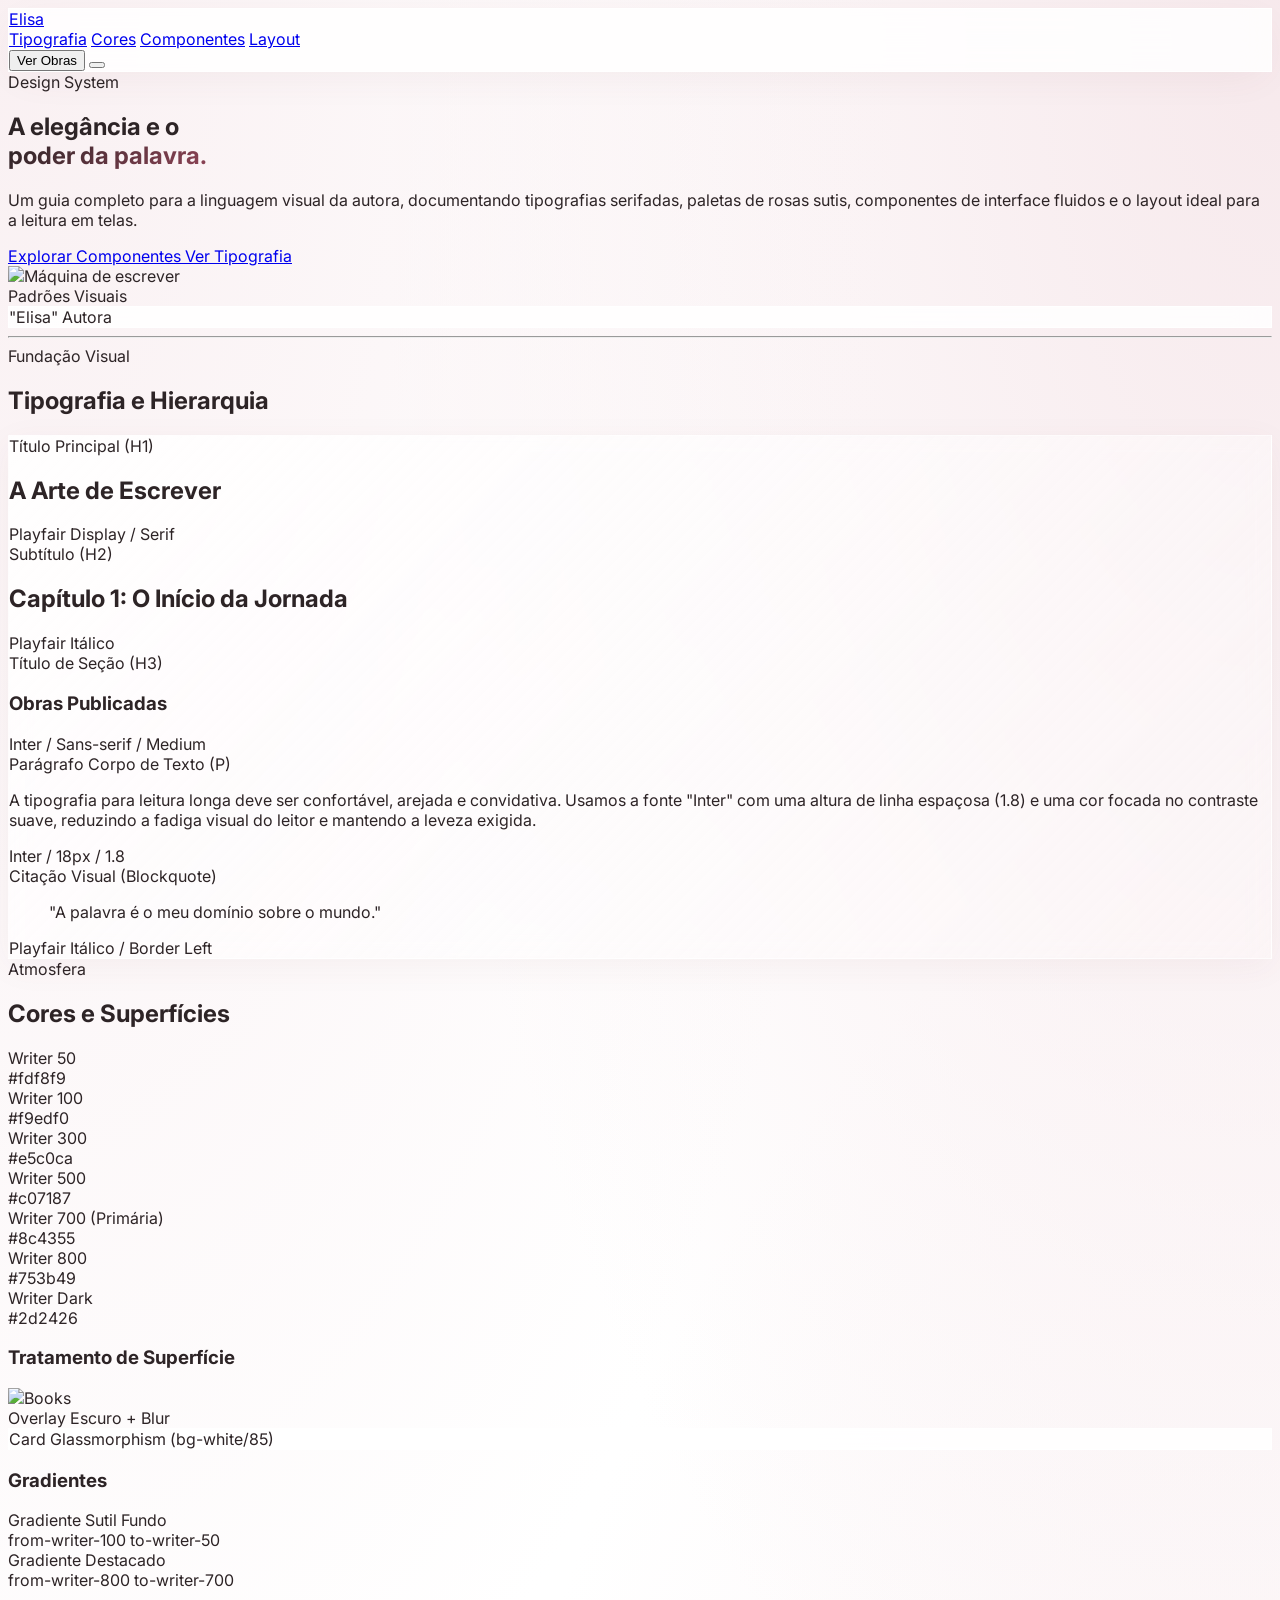
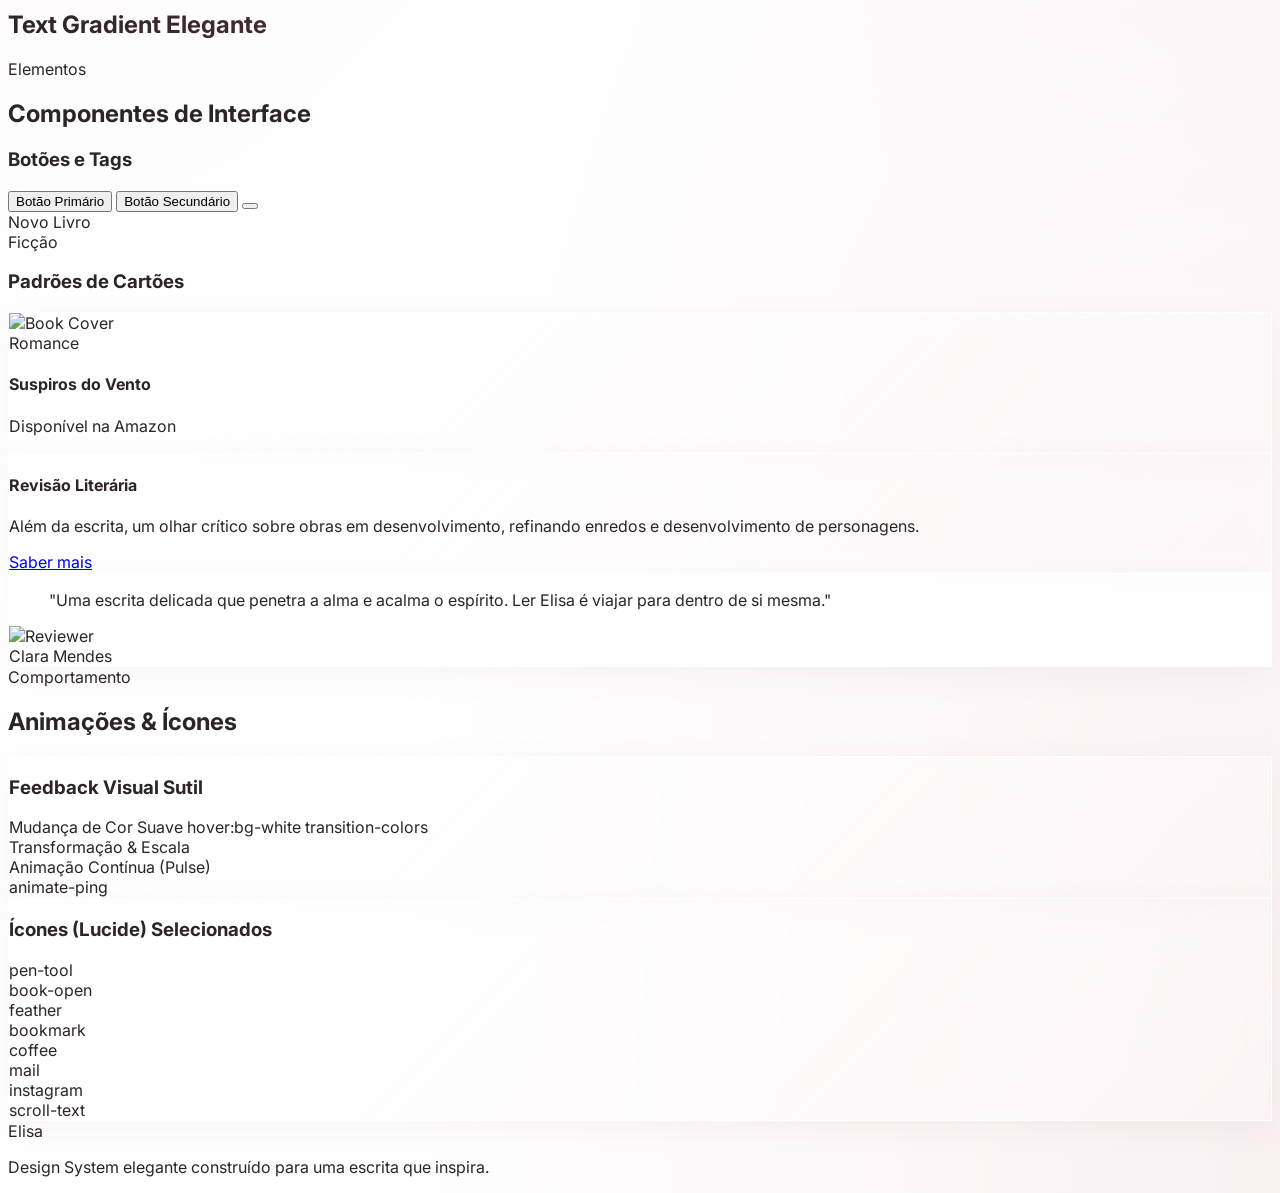
==== ds3.html @ f1240e05 "checkpoint inicial" ====
<!DOCTYPE html>
<html lang="pt-BR">
<head>
    <meta charset="utf-8"/>
    <meta content="width=device-width, initial-scale=1.0" name="viewport"/>
    <title>Design System - Elisa, Escritora</title>
    
    <!-- Fonts -->
    <link rel="preconnect" href="https://fonts.googleapis.com">
    <link rel="preconnect" href="https://fonts.gstatic.com" crossorigin>
    <link href="https://fonts.googleapis.com/css2?family=Playfair+Display:ital,wght@0,400..900;1,400..900&family=Inter:wght@300;400;500;600&display=swap" rel="stylesheet">
    
    <!-- Tailwind CSS -->
    <script src="https://cdn.tailwindcss.com"></script>
    
    <!-- Lucide Icons -->
    <script src="https://unpkg.com/lucide@latest"></script>
    
    <!-- Design System Configuration -->
    <script>
        tailwind.config = {
            theme: {
                extend: {
                    colors: {
                        writer: {
                            50: '#fdf8f9',
                            100: '#f9edf0',
                            200: '#f1dce2',
                            300: '#e5c0ca',
                            400: '#d39bab',
                            500: '#c07187',
                            600: '#a7556d',
                            700: '#8c4355',
                            800: '#753b49',
                            900: '#643440',
                            dark: '#2d2426'
                        }
                    },
                    fontFamily: {
                        serif: ['"Playfair Display"', 'serif'],
                        sans: ['"Inter"', 'sans-serif'],
                    },
                    boxShadow: {
                        'glass': '0 10px 40px -10px rgba(117, 59, 73, 0.08)',
                        'elegant': '0 20px 40px -5px rgba(117, 59, 73, 0.1), 0 8px 10px -6px rgba(117, 59, 73, 0.05)',
                        'inner-elegant': 'inset 0 2px 4px 0 rgba(117, 59, 73, 0.06)'
                    }
                }
            }
        }
    </script>
    
    <style>
        body { 
            font-family: 'Inter', sans-serif; 
            background-color: #ffffff; 
            color: #2d2426; 
            scroll-behavior: smooth;
        }
        
        /* Glassmorphism Classes */
        .glass-panel {
            background: rgba(255, 255, 255, 0.85);
            backdrop-filter: blur(16px);
            -webkit-backdrop-filter: blur(16px);
            border: 1px solid rgba(255, 255, 255, 1);
            box-shadow: 0 10px 40px -10px rgba(117, 59, 73, 0.08);
        }
        
        .glass-card {
            background: linear-gradient(135deg, rgba(255, 255, 255, 0.9) 0%, rgba(253, 248, 249, 0.4) 100%);
            backdrop-filter: blur(10px);
            border: 1px solid rgba(255, 255, 255, 0.6);
            box-shadow: 0 8px 32px 0 rgba(117, 59, 73, 0.05);
        }

        /* Animations */
        .animate-fade-in { animation: fadeIn 1.2s ease-out forwards; opacity: 0; }
        .animate-slide-up { animation: slideUp 1.2s cubic-bezier(0.16, 1, 0.3, 1) forwards; opacity: 0; transform: translateY(40px); }
        .animate-delay-200 { animation-delay: 0.2s; }
        .animate-delay-400 { animation-delay: 0.4s; }
        .animate-delay-600 { animation-delay: 0.6s; }
        .animate-delay-800 { animation-delay: 0.8s; }
        
        @keyframes fadeIn { to { opacity: 1; } }
        @keyframes slideUp { to { opacity: 1; transform: translateY(0); } }
        
        /* Details & Gradients */
        .text-gradient {
            background: linear-gradient(135deg, #2d2426 0%, #8c4355 100%);
            -webkit-background-clip: text;
            -webkit-text-fill-color: transparent;
        }
        
        .bg-mesh {
            background-image: 
                radial-gradient(at 0% 0%, hsla(347, 45%, 96%, 1) 0px, transparent 50%),
                radial-gradient(at 100% 0%, hsla(347, 45%, 94%, 1) 0px, transparent 50%),
                radial-gradient(at 100% 100%, hsla(347, 45%, 96%, 1) 0px, transparent 50%),
                radial-gradient(at 0% 100%, hsla(0, 0%, 100%, 1) 0px, transparent 50%);
        }
        
        .selection-pink *::selection {
            background-color: #f1dce2;
            color: #753b49;
        }
    </style>
</head>
<body class="selection-pink bg-mesh relative pb-20 overflow-x-hidden">

    <!-- Ambient Background Elements -->
    <div class="fixed top-[-10%] right-[-5%] w-[500px] h-[500px] rounded-full bg-writer-100 blur-[100px] opacity-60 z-[-1] pointer-events-none"></div>
    <div class="fixed bottom-[-10%] left-[-10%] w-[600px] h-[600px] rounded-full bg-writer-50 blur-[120px] opacity-80 z-[-1] pointer-events-none"></div>

    <!-- Navigation -->
    <header class="sticky top-0 z-50 glass-panel border-b border-white/50 transition-all duration-300">
        <div class="mx-auto max-w-7xl px-8 py-5 flex items-center justify-between">
            <a href="#hero" class="flex items-center gap-3 group">
                <div class="w-10 h-10 rounded-full bg-writer-50 flex items-center justify-center border border-writer-200 group-hover:scale-105 transition-transform duration-500">
                    <i data-lucide="feather" class="w-5 h-5 text-writer-700"></i>
                </div>
                <span class="font-serif italic font-semibold text-xl tracking-wide text-writer-dark group-hover:text-writer-700 transition-colors">Elisa</span>
            </a>
            
            <nav class="hidden md:flex items-center gap-10 text-sm font-medium tracking-widest uppercase">
                <a href="#typography" class="text-writer-800/60 hover:text-writer-800 transition-colors">Tipografia</a>
                <a href="#colors" class="text-writer-800/60 hover:text-writer-800 transition-colors">Cores</a>
                <a href="#components" class="text-writer-800/60 hover:text-writer-800 transition-colors">Componentes</a>
                <a href="#layout" class="text-writer-800/60 hover:text-writer-800 transition-colors">Layout</a>
            </nav>
            
            <button class="hidden md:inline-flex items-center justify-center gap-2 px-6 py-2.5 rounded-full bg-writer-dark text-white text-xs font-semibold tracking-[0.2em] uppercase hover:bg-writer-800 transition-all hover:shadow-elegant hover:-translate-y-0.5 duration-300">
                Ver Obras
            </button>
            
            <!-- Mobile Menu Icon -->
            <button class="md:hidden text-writer-dark">
                <i data-lucide="menu" class="w-6 h-6"></i>
            </button>
        </div>
    </header>

    <main class="mx-auto max-w-7xl px-6 lg:px-8 mt-12 space-y-32">
        
        <!-- 0) Hero Section -->
        <section id="hero" class="relative pt-12 pb-20">
            <div class="grid lg:grid-cols-2 gap-16 items-center">
                <div class="z-10 relative">
                    <div class="inline-flex items-center gap-2 px-4 py-2 rounded-full border border-writer-200 bg-white/60 backdrop-blur-sm mb-8 animate-slide-up">
                        <i data-lucide="pen-tool" class="w-4 h-4 text-writer-600"></i>
                        <span class="text-xs font-semibold uppercase tracking-widest text-writer-700">Design System</span>
                    </div>
                    
                    <h1 class="text-5xl lg:text-7xl font-serif text-writer-dark leading-[1.1] mb-8 animate-slide-up animate-delay-200">
                        A elegância e o <br/>
                        <span class="italic text-gradient">poder da palavra.</span>
                    </h1>
                    
                    <p class="text-lg text-writer-800/70 font-sans leading-relaxed max-w-xl mb-12 animate-slide-up animate-delay-400">
                        Um guia completo para a linguagem visual da autora, documentando tipografias serifadas, paletas de rosas sutis, componentes de interface fluidos e o layout ideal para a leitura em telas.
                    </p>
                    
                    <div class="flex flex-col sm:flex-row gap-6 animate-slide-up animate-delay-600">
                        <a href="#components" class="inline-flex items-center justify-center px-8 py-4 rounded-full bg-writer-800 text-white font-medium tracking-wide hover:bg-writer-700 hover:shadow-elegant transition-all duration-300 hover:-translate-y-1">
                            Explorar Componentes
                            <i data-lucide="arrow-right" class="w-4 h-4 ml-2"></i>
                        </a>
                        <a href="#typography" class="inline-flex items-center justify-center px-8 py-4 rounded-full bg-transparent border border-writer-300 text-writer-800 font-medium tracking-wide hover:bg-writer-50 hover:border-writer-400 transition-all duration-300">
                            Ver Tipografia
                        </a>
                    </div>
                </div>
                
                <div class="relative animate-slide-up animate-delay-800 group">
                    <!-- Image Showcase Card -->
                    <div class="relative rounded-[2.5rem] overflow-hidden aspect-[4/5] shadow-elegant">
                        <img src="https://images.unsplash.com/photo-1455390582262-044cdead2708?ixlib=rb-4.0.3&auto=format&fit=crop&w=800&q=80" alt="Máquina de escrever" class="absolute inset-0 w-full h-full object-cover group-hover:scale-105 transition-transform duration-[1.5s] ease-out"/>
                        <!-- Elegant overlay -->
                        <div class="absolute inset-0 bg-gradient-to-t from-writer-900/60 via-writer-900/10 to-transparent"></div>
                        
                        <div class="absolute bottom-10 left-10">
                            <div class="inline-flex items-center gap-2 px-4 py-2 rounded-full border border-white/30 bg-white/20 backdrop-blur-md text-white">
                                <i data-lucide="book-open" class="w-4 h-4"></i>
                                <span class="text-xs font-semibold tracking-widest uppercase">Padrões Visuais</span>
                            </div>
                        </div>
                    </div>
                    
                    <!-- Floating abstract badge -->
                    <div class="absolute -right-8 top-1/4 w-32 h-32 rounded-full bg-white glass-panel flex flex-col items-center justify-center p-4 animate-[bounce_6s_infinite] shadow-elegant hidden lg:flex">
                        <span class="font-serif italic text-3xl text-writer-700">"Elisa"</span>
                        <span class="text-[0.6rem] uppercase tracking-widest font-semibold text-writer-800/60 mt-2">Autora</span>
                    </div>
                </div>
            </div>
        </section>

        <hr class="border-writer-200/50">

        <!-- 1) Typography -->
        <section id="typography" class="scroll-mt-32">
            <div class="flex items-center gap-3 mb-4">
                <span class="w-12 h-px bg-writer-300"></span>
                <span class="text-xs font-semibold uppercase tracking-widest text-writer-500">Fundação Visual</span>
            </div>
            <h2 class="text-4xl font-serif text-writer-dark mb-16">Tipografia e Hierarquia</h2>

            <div class="glass-card rounded-[2rem] p-10 lg:p-16 space-y-12">
                
                <div class="flex flex-col md:flex-row md:items-end justify-between gap-6 pb-12 border-b border-writer-200/60">
                    <div class="flex-1">
                        <div class="text-[0.65rem] font-semibold uppercase tracking-[0.25em] text-writer-500 mb-4">Título Principal (H1)</div>
                        <h1 class="text-5xl lg:text-7xl font-serif text-writer-dark leading-tight">A Arte de Escrever</h1>
                    </div>
                    <div class="text-sm font-mono text-writer-600/60">Playfair Display / Serif</div>
                </div>

                <div class="flex flex-col md:flex-row md:items-end justify-between gap-6 pb-12 border-b border-writer-200/60">
                    <div class="flex-1">
                        <div class="text-[0.65rem] font-semibold uppercase tracking-[0.25em] text-writer-500 mb-4">Subtítulo (H2)</div>
                        <h2 class="text-3xl lg:text-4xl font-serif italic text-writer-700">Capítulo 1: O Início da Jornada</h2>
                    </div>
                    <div class="text-sm font-mono text-writer-600/60">Playfair Itálico</div>
                </div>

                <div class="flex flex-col md:flex-row md:items-end justify-between gap-6 pb-12 border-b border-writer-200/60">
                    <div class="flex-1">
                        <div class="text-[0.65rem] font-semibold uppercase tracking-[0.25em] text-writer-500 mb-4">Título de Seção (H3)</div>
                        <h3 class="text-xl lg:text-2xl font-sans font-medium text-writer-dark tracking-tight">Obras Publicadas</h3>
                    </div>
                    <div class="text-sm font-mono text-writer-600/60">Inter / Sans-serif / Medium</div>
                </div>

                <div class="flex flex-col md:flex-row items-start justify-between gap-6 pb-12 border-b border-writer-200/60">
                    <div class="flex-1 max-w-2xl">
                        <div class="text-[0.65rem] font-semibold uppercase tracking-[0.25em] text-writer-500 mb-4">Parágrafo Corpo de Texto (P)</div>
                        <p class="text-lg text-writer-800/80 font-sans leading-[1.8]">
                            A tipografia para leitura longa deve ser confortável, arejada e convidativa. Usamos a fonte "Inter" com uma altura de linha espaçosa (1.8) e uma cor focada no contraste suave, reduzindo a fadiga visual do leitor e mantendo a leveza exigida.
                        </p>
                    </div>
                    <div class="text-sm font-mono text-writer-600/60 pt-6">Inter / 18px / 1.8</div>
                </div>

                <div class="flex flex-col md:flex-row md:items-end justify-between gap-6">
                    <div class="flex-1">
                        <div class="text-[0.65rem] font-semibold uppercase tracking-[0.25em] text-writer-500 mb-4">Citação Visual (Blockquote)</div>
                        <blockquote class="text-2xl font-serif italic text-writer-700 border-l-4 border-writer-300 pl-6 py-2">
                            "A palavra é o meu domínio sobre o mundo."
                        </blockquote>
                    </div>
                    <div class="text-sm font-mono text-writer-600/60">Playfair Itálico / Border Left</div>
                </div>

            </div>
        </section>

        <!-- 2) Colors -->
        <section id="colors" class="scroll-mt-32">
            <div class="flex items-center gap-3 mb-4">
                <span class="w-12 h-px bg-writer-300"></span>
                <span class="text-xs font-semibold uppercase tracking-widest text-writer-500">Atmosfera</span>
            </div>
            <h2 class="text-4xl font-serif text-writer-dark mb-16">Cores e Superfícies</h2>

            <!-- Palette Grid -->
            <div class="grid grid-cols-2 md:grid-cols-5 gap-6 mb-16">
                <!-- Color Cards -->
                <div class="group">
                    <div class="h-32 rounded-[2rem] bg-writer-50 border border-writer-200 mb-4 shadow-sm group-hover:-translate-y-2 transition-transform duration-300"></div>
                    <div class="text-sm font-semibold text-writer-dark">Writer 50</div>
                    <div class="text-xs font-mono text-writer-500">#fdf8f9</div>
                </div>
                <div class="group">
                    <div class="h-32 rounded-[2rem] bg-writer-100 border border-writer-200 mb-4 shadow-sm group-hover:-translate-y-2 transition-transform duration-300"></div>
                    <div class="text-sm font-semibold text-writer-dark">Writer 100</div>
                    <div class="text-xs font-mono text-writer-500">#f9edf0</div>
                </div>
                <div class="group">
                    <div class="h-32 rounded-[2rem] bg-writer-300 border border-writer-200 mb-4 shadow-sm group-hover:-translate-y-2 transition-transform duration-300"></div>
                    <div class="text-sm font-semibold text-writer-dark">Writer 300</div>
                    <div class="text-xs font-mono text-writer-500">#e5c0ca</div>
                </div>
                <div class="group">
                    <div class="h-32 rounded-[2rem] bg-writer-500 mb-4 shadow-sm group-hover:-translate-y-2 transition-transform duration-300"></div>
                    <div class="text-sm font-semibold text-writer-dark">Writer 500</div>
                    <div class="text-xs font-mono text-writer-500">#c07187</div>
                </div>
                <div class="group">
                    <div class="h-32 rounded-[2rem] bg-writer-700 mb-4 shadow-sm group-hover:-translate-y-2 transition-transform duration-300"></div>
                    <div class="text-sm font-semibold text-writer-dark">Writer 700 (Primária)</div>
                    <div class="text-xs font-mono text-writer-500">#8c4355</div>
                </div>
                <div class="group">
                    <div class="h-32 rounded-[2rem] bg-writer-800 mb-4 shadow-sm group-hover:-translate-y-2 transition-transform duration-300"></div>
                    <div class="text-sm font-semibold text-writer-dark">Writer 800</div>
                    <div class="text-xs font-mono text-writer-500">#753b49</div>
                </div>
                <div class="group">
                    <div class="h-32 rounded-[2rem] bg-writer-dark mb-4 shadow-sm group-hover:-translate-y-2 transition-transform duration-300"></div>
                    <div class="text-sm font-semibold text-writer-dark">Writer Dark</div>
                    <div class="text-xs font-mono text-writer-500">#2d2426</div>
                </div>
            </div>

            <div class="grid lg:grid-cols-2 gap-12">
                <!-- Surfaces -->
                <div>
                    <h3 class="text-xl font-sans font-medium mb-6">Tratamento de Superfície</h3>
                    
                    <div class="space-y-6">
                        <div class="relative h-40 rounded-[2rem] overflow-hidden group">
                            <img src="https://images.unsplash.com/photo-1512820790803-83ca734da794?auto=format&fit=crop&w=800&q=80" alt="Books" class="absolute w-full h-full object-cover"/>
                            <div class="absolute inset-0 bg-writer-900/40 backdrop-blur-sm flex items-center justify-center">
                                <span class="text-white font-serif italic text-2xl tracking-wide">Overlay Escuro + Blur</span>
                            </div>
                        </div>

                        <div class="glass-panel h-40 rounded-[2rem] p-8 flex items-center justify-center relative shadow-glass overflow-hidden">
                            <!-- Background gradient block behind glass -->
                            <div class="absolute top-0 right-0 w-32 h-32 bg-writer-300 rounded-full blur-3xl opacity-50 -z-10"></div>
                            <span class="text-writer-800 font-sans font-medium">Card Glassmorphism (bg-white/85)</span>
                        </div>
                    </div>
                </div>

                <!-- Gradients -->
                <div>
                    <h3 class="text-xl font-sans font-medium mb-6">Gradientes</h3>
                    <div class="space-y-6">
                        <div class="h-28 rounded-[2rem] bg-gradient-to-r from-writer-100 to-writer-50 border border-writer-200 flex items-center px-8">
                            <div>
                                <div class="font-medium text-writer-800 mb-1">Gradiente Sutil Fundo</div>
                                <div class="text-xs font-mono text-writer-500">from-writer-100 to-writer-50</div>
                            </div>
                        </div>
                        <div class="h-28 rounded-[2rem] bg-gradient-to-br from-writer-800 to-writer-700 flex items-center px-8 shadow-elegant">
                            <div>
                                <div class="font-medium text-white mb-1">Gradiente Destacado</div>
                                <div class="text-xs font-mono text-white/70">from-writer-800 to-writer-700</div>
                            </div>
                        </div>
                        <div class="h-28 rounded-[2rem] bg-writer-50 border border-writer-200 flex items-center px-8">
                            <h2 class="text-3xl font-serif text-gradient font-semibold">
                                Text Gradient Elegante
                            </h2>
                        </div>
                    </div>
                </div>
            </div>
        </section>

        <!-- 3) UI Components & Cards -->
        <section id="components" class="scroll-mt-32">
            <div class="flex items-center gap-3 mb-4">
                <span class="w-12 h-px bg-writer-300"></span>
                <span class="text-xs font-semibold uppercase tracking-widest text-writer-500">Elementos</span>
            </div>
            <h2 class="text-4xl font-serif text-writer-dark mb-16">Componentes de Interface</h2>

            <div class="space-y-16">
                <!-- Buttons & Badges -->
                <div>
                    <h3 class="text-xl font-sans font-medium mb-8">Botões e Tags</h3>
                    <div class="flex flex-wrap items-center gap-6">
                        <!-- Botão Primário -->
                        <button class="inline-flex items-center gap-2 px-8 py-4 rounded-full bg-writer-800 text-white text-sm font-medium tracking-wide hover:bg-writer-700 hover:shadow-elegant transition-all duration-300 hover:-translate-y-1">
                            Botão Primário
                            <i data-lucide="arrow-up-right" class="w-4 h-4"></i>
                        </button>
                        
                        <!-- Botão Secundário -->
                        <button class="inline-flex items-center gap-2 px-8 py-4 rounded-full border border-writer-300 bg-white text-writer-800 text-sm font-medium tracking-wide hover:bg-writer-50 hover:border-writer-400 transition-all duration-300">
                            Botão Secundário
                        </button>

                        <!-- Botão Ícone -->
                        <button class="w-12 h-12 rounded-full border border-writer-200 bg-white shadow-sm flex items-center justify-center text-writer-700 hover:bg-writer-50 hover:scale-110 transition-all duration-300">
                            <i data-lucide="heart" class="w-5 h-5"></i>
                        </button>

                        <!-- Tags / Badges -->
                        <div class="inline-flex items-center px-4 py-1.5 rounded-full bg-writer-100 text-writer-700 text-xs font-semibold uppercase tracking-widest">
                            Novo Livro
                        </div>
                        <div class="inline-flex items-center px-4 py-1.5 rounded-full border border-writer-300 bg-transparent text-writer-600 text-xs font-semibold uppercase tracking-widest">
                            Ficção
                        </div>
                    </div>
                </div>

                <!-- Cards -->
                <div>
                    <h3 class="text-xl font-sans font-medium mb-8">Padrões de Cartões</h3>
                    <div class="grid md:grid-cols-2 lg:grid-cols-3 gap-8">
                        
                        <!-- Book Card -->
                        <div class="group glass-card rounded-[2rem] p-6 hover:-translate-y-2 transition-transform duration-500 cursor-pointer flex flex-col items-center text-center">
                            <div class="relative w-40 h-56 rounded-xl overflow-hidden shadow-elegant mb-6 group-hover:shadow-[0_25px_50px_-12px_rgba(117,59,73,0.3)] transition-shadow duration-500">
                                <img src="https://images.unsplash.com/photo-1544947950-fa07a98d237f?auto=format&fit=crop&w=400&q=80" alt="Book Cover" class="w-full h-full object-cover">
                                <div class="absolute inset-0 bg-writer-900/20 group-hover:bg-transparent transition-colors duration-500"></div>
                            </div>
                            <div class="text-[0.65rem] font-semibold uppercase tracking-widest text-writer-500 mb-2">Romance</div>
                            <h4 class="text-2xl font-serif text-writer-dark mb-2">Suspiros do Vento</h4>
                            <p class="text-sm text-writer-600">Disponível na Amazon</p>
                        </div>

                        <!-- Content Card -->
                        <div class="group glass-card rounded-[2rem] p-8 hover:-translate-y-2 transition-transform duration-500 border border-white relative overflow-hidden flex flex-col justify-between">
                            <div class="absolute top-0 right-0 w-32 h-32 bg-writer-100 rounded-bl-full -z-10 transition-transform duration-500 group-hover:scale-110"></div>
                            <div>
                                <div class="w-12 h-12 rounded-full bg-writer-100 flex items-center justify-center text-writer-700 mb-6 group-hover:scale-110 transition-transform duration-300">
                                    <i data-lucide="scroll-text" class="w-6 h-6"></i>
                                </div>
                                <h4 class="text-xl font-serif text-writer-dark mb-4">Revisão Literária</h4>
                                <p class="text-writer-600/80 text-sm leading-relaxed mb-6">
                                    Além da escrita, um olhar crítico sobre obras em desenvolvimento, refinando enredos e desenvolvimento de personagens.
                                </p>
                            </div>
                            <a href="#" class="inline-flex items-center gap-2 text-sm font-semibold tracking-wide text-writer-700 group-hover:text-writer-800 transition-colors">
                                Saber mais <i data-lucide="arrow-right" class="w-4 h-4"></i>
                            </a>
                        </div>

                        <!-- Review/Quote Card -->
                        <div class="glass-panel rounded-[2rem] p-8 flex flex-col justify-center relative overflow-visible mt-8 lg:mt-0">
                            <!-- Quoute icon floating -->
                            <div class="absolute -top-6 left-8 w-12 h-12 rounded-full bg-writer-700 text-white flex items-center justify-center shadow-elegant">
                                <i data-lucide="quote" class="w-5 h-5 fill-current"></i>
                            </div>
                            
                            <blockquote class="text-lg font-serif italic text-writer-800 leading-relaxed mb-6 pt-4">
                                "Uma escrita delicada que penetra a alma e acalma o espírito. Ler Elisa é viajar para dentro de si mesma."
                            </blockquote>
                            
                            <div class="flex items-center gap-4 border-t border-writer-200/50 pt-6">
                                <div class="w-10 h-10 rounded-full bg-writer-300 overflow-hidden">
                                     <img src="https://images.unsplash.com/photo-1534528741775-53994a69daeb?auto=format&fit=crop&w=100&q=80" alt="Reviewer" class="w-full h-full object-cover">
                                </div>
                                <div>
                                    <div class="text-sm font-semibold text-writer-dark">Clara Mendes</div>
                                    <div class="flex text-writer-400 gap-0.5">
                                        <i data-lucide="star" class="w-3 h-3 fill-current"></i>
                                        <i data-lucide="star" class="w-3 h-3 fill-current"></i>
                                        <i data-lucide="star" class="w-3 h-3 fill-current"></i>
                                        <i data-lucide="star" class="w-3 h-3 fill-current"></i>
                                        <i data-lucide="star" class="w-3 h-3 fill-current"></i>
                                    </div>
                                </div>
                            </div>
                        </div>

                    </div>
                </div>
            </div>
        </section>

        <!-- 4) Composition & Motion Effects -->
        <section id="layout" class="scroll-mt-32">
             <div class="flex items-center gap-3 mb-4">
                <span class="w-12 h-px bg-writer-300"></span>
                <span class="text-xs font-semibold uppercase tracking-widest text-writer-500">Comportamento</span>
            </div>
            <h2 class="text-4xl font-serif text-writer-dark mb-16">Animações & Ícones</h2>

            <div class="grid lg:grid-cols-2 gap-12">
                
                <!-- Hover Effects -->
                <div class="glass-card p-10 rounded-[2rem]">
                    <h3 class="text-xl font-sans font-medium mb-8">Feedback Visual Sutil</h3>
                    <div class="space-y-6">
                        
                        <div class="flex items-center justify-between p-4 rounded-xl hover:bg-white transition-colors cursor-pointer group border border-transparent hover:border-writer-100 hover:shadow-sm">
                            <span class="font-medium text-writer-700">Mudança de Cor Suave</span>
                            <span class="text-xs font-mono text-writer-400">hover:bg-white transition-colors</span>
                        </div>
                        
                        <div class="flex items-center justify-between p-4 rounded-xl group cursor-pointer">
                            <span class="font-medium text-writer-700">Transformação & Escala</span>
                            <div class="w-10 h-10 rounded-full bg-writer-100 flex items-center justify-center group-hover:scale-110 group-hover:-translate-y-1 transition-all duration-300">
                                <i data-lucide="arrow-up-right" class="w-4 h-4 text-writer-600"></i>
                            </div>
                        </div>

                        <div class="flex items-center justify-between p-4 rounded-xl group cursor-pointer">
                            <span class="font-medium text-writer-700">Animação Contínua (Pulse)</span>
                            <div class="flex items-center gap-2">
                                <span class="relative flex h-3 w-3">
                                  <span class="animate-ping absolute inline-flex h-full w-full rounded-full bg-writer-400 opacity-75"></span>
                                  <span class="relative inline-flex rounded-full h-3 w-3 bg-writer-500"></span>
                                </span>
                                <span class="text-xs font-mono text-writer-400">animate-ping</span>
                            </div>
                        </div>
                    </div>
                </div>

                <!-- Icons Library -->
                <div class="glass-card p-10 rounded-[2rem]">
                    <h3 class="text-xl font-sans font-medium mb-8">Ícones (Lucide) Selecionados</h3>
                    <div class="grid grid-cols-4 gap-6 text-center text-writer-600">
                        <div class="flex flex-col items-center gap-2 group cursor-pointer">
                            <i data-lucide="pen-tool" class="w-6 h-6 group-hover:text-writer-800 transition-colors"></i>
                            <span class="text-[0.6rem] font-mono">pen-tool</span>
                        </div>
                        <div class="flex flex-col items-center gap-2 group cursor-pointer">
                            <i data-lucide="book-open" class="w-6 h-6 group-hover:text-writer-800 transition-colors"></i>
                            <span class="text-[0.6rem] font-mono">book-open</span>
                        </div>
                        <div class="flex flex-col items-center gap-2 group cursor-pointer">
                            <i data-lucide="feather" class="w-6 h-6 group-hover:text-writer-800 transition-colors"></i>
                            <span class="text-[0.6rem] font-mono">feather</span>
                        </div>
                        <div class="flex flex-col items-center gap-2 group cursor-pointer">
                            <i data-lucide="bookmark" class="w-6 h-6 group-hover:text-writer-800 transition-colors"></i>
                            <span class="text-[0.6rem] font-mono">bookmark</span>
                        </div>
                        <div class="flex flex-col items-center gap-2 group cursor-pointer">
                            <i data-lucide="coffee" class="w-6 h-6 group-hover:text-writer-800 transition-colors"></i>
                            <span class="text-[0.6rem] font-mono">coffee</span>
                        </div>
                        <div class="flex flex-col items-center gap-2 group cursor-pointer">
                            <i data-lucide="mail" class="w-6 h-6 group-hover:text-writer-800 transition-colors"></i>
                            <span class="text-[0.6rem] font-mono">mail</span>
                        </div>
                        <div class="flex flex-col items-center gap-2 group cursor-pointer">
                            <i data-lucide="instagram" class="w-6 h-6 group-hover:text-writer-800 transition-colors"></i>
                            <span class="text-[0.6rem] font-mono">instagram</span>
                        </div>
                        <div class="flex flex-col items-center gap-2 group cursor-pointer">
                            <i data-lucide="scroll-text" class="w-6 h-6 group-hover:text-writer-800 transition-colors"></i>
                            <span class="text-[0.6rem] font-mono">scroll-text</span>
                        </div>
                    </div>
                </div>

            </div>
        </section>

    </main>

    <footer class="mt-32 border-t border-writer-200">
        <div class="mx-auto max-w-7xl px-8 py-12 flex flex-col md:flex-row items-center justify-between gap-6">
            <div class="font-serif italic text-writer-700 text-2xl">Elisa</div>
            <p class="text-sm text-writer-500">Design System elegante construído para uma escrita que inspira.</p>
        </div>
    </footer>

    <!-- Initialize Icons -->
    <script>
        lucide.createIcons();
    </script>
</body>
</html>
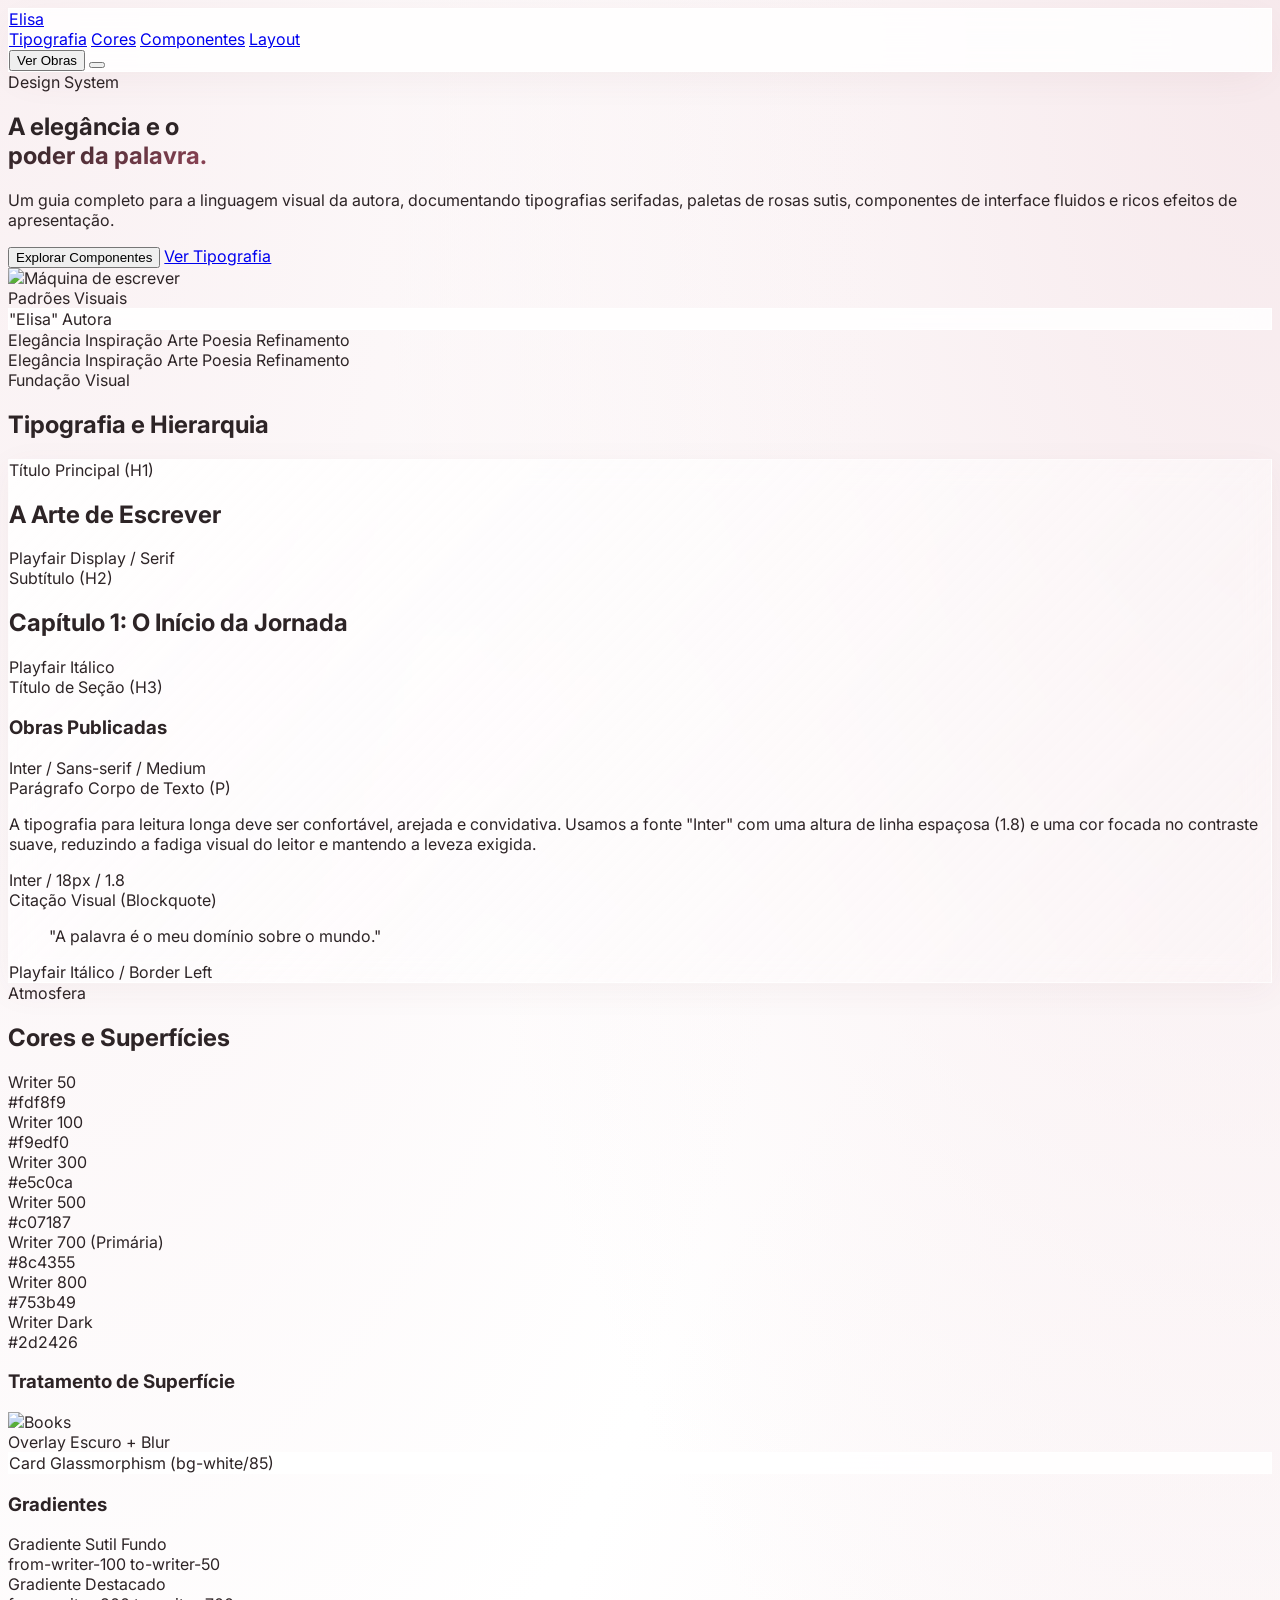
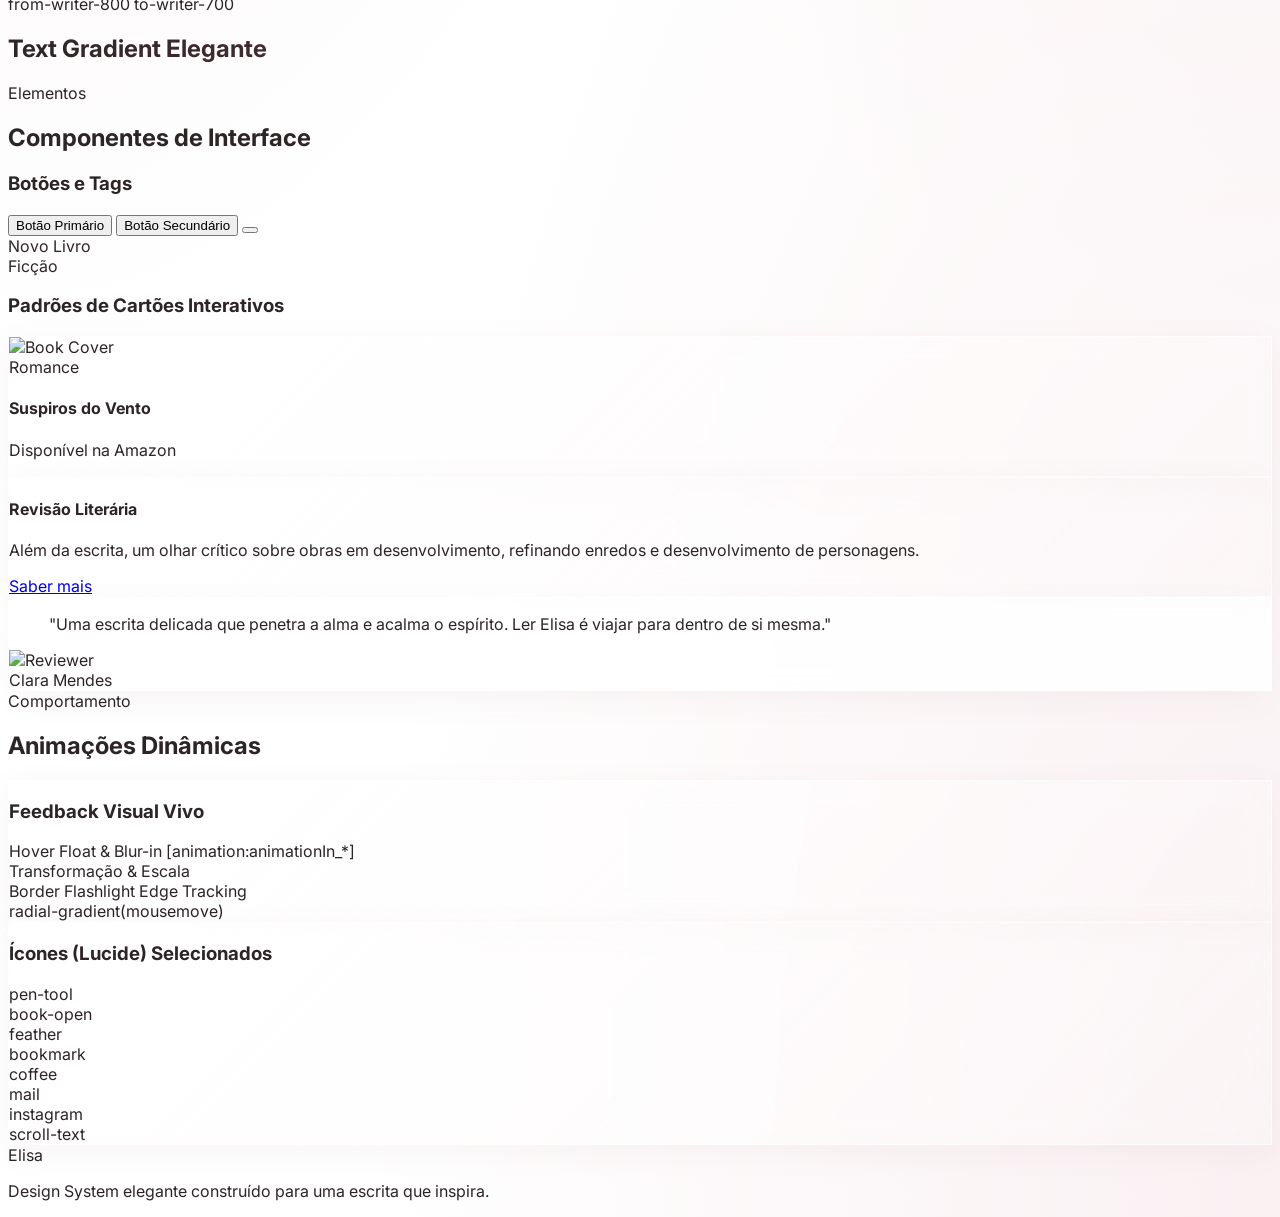
==== commit c02b8501: "intermediario" ====
--- a/ds3.html
+++ b/ds3.html
@@ -69,21 +69,27 @@
         
         .glass-card {
             background: linear-gradient(135deg, rgba(255, 255, 255, 0.9) 0%, rgba(253, 248, 249, 0.4) 100%);
-            backdrop-filter: blur(10px);
+            backdrop-filter: blur(12px);
             border: 1px solid rgba(255, 255, 255, 0.6);
             box-shadow: 0 8px 32px 0 rgba(117, 59, 73, 0.05);
         }
 
-        /* Animations */
-        .animate-fade-in { animation: fadeIn 1.2s ease-out forwards; opacity: 0; }
-        .animate-slide-up { animation: slideUp 1.2s cubic-bezier(0.16, 1, 0.3, 1) forwards; opacity: 0; transform: translateY(40px); }
-        .animate-delay-200 { animation-delay: 0.2s; }
-        .animate-delay-400 { animation-delay: 0.4s; }
-        .animate-delay-600 { animation-delay: 0.6s; }
-        .animate-delay-800 { animation-delay: 0.8s; }
-        
-        @keyframes fadeIn { to { opacity: 1; } }
-        @keyframes slideUp { to { opacity: 1; transform: translateY(0); } }
+        /* Intro Sequence Animations (Fade + Blur In) */
+        @keyframes animationIn {
+            0% {
+                opacity: 0;
+                transform: translateY(30px);
+                filter: blur(8px);
+            }
+            100% {
+                opacity: 1;
+                transform: translateY(0);
+                filter: blur(0px);
+            }
+        }
+        /* Paused default, Activated by JS */
+        .animate-on-scroll { animation-play-state: paused !important; }
+        .animate-on-scroll.animate { animation-play-state: running !important; }
         
         /* Details & Gradients */
         .text-gradient {
@@ -103,6 +109,15 @@
         .selection-pink *::selection {
             background-color: #f1dce2;
             color: #753b49;
+        }
+
+        /* Continuous Animations */
+        @keyframes marquee {
+            0% { transform: translateX(0); }
+            100% { transform: translateX(-50%); }
+        }
+        .animate-marquee {
+            animation: marquee 20s linear infinite;
         }
     </style>
 </head>
@@ -129,8 +144,13 @@
                 <a href="#layout" class="text-writer-800/60 hover:text-writer-800 transition-colors">Layout</a>
             </nav>
             
-            <button class="hidden md:inline-flex items-center justify-center gap-2 px-6 py-2.5 rounded-full bg-writer-dark text-white text-xs font-semibold tracking-[0.2em] uppercase hover:bg-writer-800 transition-all hover:shadow-elegant hover:-translate-y-0.5 duration-300">
-                Ver Obras
+            <!-- CTA Outline Button with border hover effect -->
+            <button class="hidden md:inline-flex group overflow-hidden transition-all duration-300 hover:-translate-y-0.5 rounded-full p-[1px] relative items-center justify-center shadow-sm">
+                <span class="absolute inset-[-100%] animate-[spin_3s_linear_infinite] bg-[conic-gradient(from_90deg_at_50%_50%,transparent_0%,transparent_75%,#d39bab_100%)] opacity-0 transition-opacity duration-300 group-hover:opacity-100"></span>
+                <span class="absolute inset-0 rounded-full bg-transparent border border-writer-200 transition-opacity duration-300 group-hover:opacity-0"></span>
+                <span class="flex items-center justify-center gap-2 px-6 py-2.5 rounded-full bg-white text-writer-800 text-xs font-semibold tracking-[0.2em] uppercase relative z-10 transition-colors duration-300">
+                    Ver Obras
+                </span>
             </button>
             
             <!-- Mobile Menu Icon -->
@@ -146,32 +166,38 @@
         <section id="hero" class="relative pt-12 pb-20">
             <div class="grid lg:grid-cols-2 gap-16 items-center">
                 <div class="z-10 relative">
-                    <div class="inline-flex items-center gap-2 px-4 py-2 rounded-full border border-writer-200 bg-white/60 backdrop-blur-sm mb-8 animate-slide-up">
+                    <div class="inline-flex items-center gap-2 px-4 py-2 rounded-full border border-writer-200 bg-white/60 backdrop-blur-sm mb-8 [animation:animationIn_0.8s_ease-out_0s_both] animate-on-scroll">
                         <i data-lucide="pen-tool" class="w-4 h-4 text-writer-600"></i>
                         <span class="text-xs font-semibold uppercase tracking-widest text-writer-700">Design System</span>
                     </div>
                     
-                    <h1 class="text-5xl lg:text-7xl font-serif text-writer-dark leading-[1.1] mb-8 animate-slide-up animate-delay-200">
+                    <h1 class="text-5xl lg:text-7xl font-serif text-writer-dark leading-[1.1] mb-8 [animation:animationIn_1.2s_ease-out_0.2s_both] animate-on-scroll">
                         A elegância e o <br/>
                         <span class="italic text-gradient">poder da palavra.</span>
                     </h1>
                     
-                    <p class="text-lg text-writer-800/70 font-sans leading-relaxed max-w-xl mb-12 animate-slide-up animate-delay-400">
-                        Um guia completo para a linguagem visual da autora, documentando tipografias serifadas, paletas de rosas sutis, componentes de interface fluidos e o layout ideal para a leitura em telas.
+                    <p class="text-lg text-writer-800/70 font-sans leading-relaxed max-w-xl mb-12 [animation:animationIn_1.2s_ease-out_0.4s_both] animate-on-scroll">
+                        Um guia completo para a linguagem visual da autora, documentando tipografias serifadas, paletas de rosas sutis, componentes de interface fluidos e ricos efeitos de apresentação.
                     </p>
                     
-                    <div class="flex flex-col sm:flex-row gap-6 animate-slide-up animate-delay-600">
-                        <a href="#components" class="inline-flex items-center justify-center px-8 py-4 rounded-full bg-writer-800 text-white font-medium tracking-wide hover:bg-writer-700 hover:shadow-elegant transition-all duration-300 hover:-translate-y-1">
-                            Explorar Componentes
-                            <i data-lucide="arrow-right" class="w-4 h-4 ml-2"></i>
-                        </a>
-                        <a href="#typography" class="inline-flex items-center justify-center px-8 py-4 rounded-full bg-transparent border border-writer-300 text-writer-800 font-medium tracking-wide hover:bg-writer-50 hover:border-writer-400 transition-all duration-300">
+                    <div class="flex flex-col sm:flex-row gap-6 [animation:animationIn_1.2s_ease-out_0.6s_both] animate-on-scroll">
+                        <!-- Border Beam Button -->
+                        <button class="group inline-flex overflow-hidden transition-all duration-300 hover:-translate-y-[2px] rounded-full p-[1px] relative items-center justify-center hover:shadow-elegant">
+                            <span class="absolute inset-[-100%] animate-[spin_3s_linear_infinite] bg-[conic-gradient(from_90deg_at_50%_50%,transparent_0%,transparent_75%,#d39bab_100%)] opacity-0 transition-opacity duration-300 group-hover:opacity-100"></span>
+                            <span class="absolute inset-0 rounded-full bg-writer-800 transition-opacity duration-300 group-hover:opacity-0"></span>
+                            <span class="flex items-center justify-center gap-2 px-8 py-4 rounded-full bg-writer-800 hover:bg-writer-900 transition-colors duration-300 w-full h-full relative z-10 text-white font-medium tracking-wide">
+                                <span class="relative z-10">Explorar Componentes</span>
+                                <i data-lucide="arrow-right" class="w-4 h-4 ml-2 relative z-10 transition-transform duration-300 group-hover:translate-x-1"></i>
+                            </span>
+                        </button>
+
+                        <a href="#typography" class="inline-flex items-center justify-center px-8 py-4 rounded-full bg-transparent border border-writer-300 text-writer-800 font-medium tracking-wide hover:bg-white hover:border-writer-400 transition-all duration-300">
                             Ver Tipografia
                         </a>
                     </div>
                 </div>
                 
-                <div class="relative animate-slide-up animate-delay-800 group">
+                <div class="relative [animation:animationIn_1.2s_ease-out_0.8s_both] animate-on-scroll group">
                     <!-- Image Showcase Card -->
                     <div class="relative rounded-[2.5rem] overflow-hidden aspect-[4/5] shadow-elegant">
                         <img src="https://images.unsplash.com/photo-1455390582262-044cdead2708?ixlib=rb-4.0.3&auto=format&fit=crop&w=800&q=80" alt="Máquina de escrever" class="absolute inset-0 w-full h-full object-cover group-hover:scale-105 transition-transform duration-[1.5s] ease-out"/>
@@ -184,6 +210,9 @@
                                 <span class="text-xs font-semibold tracking-widest uppercase">Padrões Visuais</span>
                             </div>
                         </div>
+                        
+                        <!-- Light Swipe Hover Effect over Image -->
+                        <div class="absolute inset-0 bg-gradient-to-r from-transparent via-white/10 to-transparent opacity-0 group-hover:opacity-100 -translate-x-[100%] group-hover:translate-x-[100%] transition-transform duration-1000 ease-in-out"></div>
                     </div>
                     
                     <!-- Floating abstract badge -->
@@ -195,19 +224,40 @@
             </div>
         </section>
 
-        <hr class="border-writer-200/50">
+        <!-- Divider -->
+        <div class="w-full overflow-hidden relative py-8 border-y border-writer-200/50 [animation:animationIn_1.2s_ease-out_0.3s_both] animate-on-scroll">
+            <div class="absolute left-0 top-0 bottom-0 w-20 bg-gradient-to-r from-[#fdf9fa] to-transparent z-10"></div>
+            <div class="absolute right-0 top-0 bottom-0 w-20 bg-gradient-to-l from-[#fdf9fa] to-transparent z-10"></div>
+            <!-- Marquee Content -->
+            <div class="flex w-[200%] animate-marquee">
+                <div class="flex justify-around w-1/2 text-writer-500/50 uppercase tracking-[0.3em] font-serif italic text-sm">
+                    <span>Elegância</span>
+                    <span>Inspiração</span>
+                    <span>Arte</span>
+                    <span>Poesia</span>
+                    <span>Refinamento</span>
+                </div>
+                <div class="flex justify-around w-1/2 text-writer-500/50 uppercase tracking-[0.3em] font-serif italic text-sm">
+                    <span>Elegância</span>
+                    <span>Inspiração</span>
+                    <span>Arte</span>
+                    <span>Poesia</span>
+                    <span>Refinamento</span>
+                </div>
+            </div>
+        </div>
 
         <!-- 1) Typography -->
         <section id="typography" class="scroll-mt-32">
-            <div class="flex items-center gap-3 mb-4">
+            <div class="flex items-center gap-3 mb-4 [animation:animationIn_1.2s_ease-out_0.1s_both] animate-on-scroll">
                 <span class="w-12 h-px bg-writer-300"></span>
                 <span class="text-xs font-semibold uppercase tracking-widest text-writer-500">Fundação Visual</span>
             </div>
-            <h2 class="text-4xl font-serif text-writer-dark mb-16">Tipografia e Hierarquia</h2>
-
-            <div class="glass-card rounded-[2rem] p-10 lg:p-16 space-y-12">
+            <h2 class="text-4xl font-serif text-writer-dark mb-16 [animation:animationIn_1.2s_ease-out_0.2s_both] animate-on-scroll">Tipografia e Hierarquia</h2>
+
+            <div class="glass-card rounded-[2rem] p-10 lg:p-16 space-y-12 shadow-sm border-white [animation:animationIn_1.2s_ease-out_0.4s_both] animate-on-scroll">
                 
-                <div class="flex flex-col md:flex-row md:items-end justify-between gap-6 pb-12 border-b border-writer-200/60">
+                <div class="flex flex-col md:flex-row md:items-end justify-between gap-6 pb-12 border-b border-writer-200/60 transition-colors hover:bg-white/40 p-4 rounded-xl -m-4 cursor-default">
                     <div class="flex-1">
                         <div class="text-[0.65rem] font-semibold uppercase tracking-[0.25em] text-writer-500 mb-4">Título Principal (H1)</div>
                         <h1 class="text-5xl lg:text-7xl font-serif text-writer-dark leading-tight">A Arte de Escrever</h1>
@@ -215,7 +265,7 @@
                     <div class="text-sm font-mono text-writer-600/60">Playfair Display / Serif</div>
                 </div>
 
-                <div class="flex flex-col md:flex-row md:items-end justify-between gap-6 pb-12 border-b border-writer-200/60">
+                <div class="flex flex-col md:flex-row md:items-end justify-between gap-6 pb-12 border-b border-writer-200/60 transition-colors hover:bg-white/40 p-4 rounded-xl -m-4 cursor-default">
                     <div class="flex-1">
                         <div class="text-[0.65rem] font-semibold uppercase tracking-[0.25em] text-writer-500 mb-4">Subtítulo (H2)</div>
                         <h2 class="text-3xl lg:text-4xl font-serif italic text-writer-700">Capítulo 1: O Início da Jornada</h2>
@@ -223,7 +273,7 @@
                     <div class="text-sm font-mono text-writer-600/60">Playfair Itálico</div>
                 </div>
 
-                <div class="flex flex-col md:flex-row md:items-end justify-between gap-6 pb-12 border-b border-writer-200/60">
+                <div class="flex flex-col md:flex-row md:items-end justify-between gap-6 pb-12 border-b border-writer-200/60 transition-colors hover:bg-white/40 p-4 rounded-xl -m-4 cursor-default">
                     <div class="flex-1">
                         <div class="text-[0.65rem] font-semibold uppercase tracking-[0.25em] text-writer-500 mb-4">Título de Seção (H3)</div>
                         <h3 class="text-xl lg:text-2xl font-sans font-medium text-writer-dark tracking-tight">Obras Publicadas</h3>
@@ -231,7 +281,7 @@
                     <div class="text-sm font-mono text-writer-600/60">Inter / Sans-serif / Medium</div>
                 </div>
 
-                <div class="flex flex-col md:flex-row items-start justify-between gap-6 pb-12 border-b border-writer-200/60">
+                <div class="flex flex-col md:flex-row items-start justify-between gap-6 pb-12 border-b border-writer-200/60 transition-colors hover:bg-white/40 p-4 rounded-xl -m-4 cursor-default">
                     <div class="flex-1 max-w-2xl">
                         <div class="text-[0.65rem] font-semibold uppercase tracking-[0.25em] text-writer-500 mb-4">Parágrafo Corpo de Texto (P)</div>
                         <p class="text-lg text-writer-800/80 font-sans leading-[1.8]">
@@ -241,7 +291,7 @@
                     <div class="text-sm font-mono text-writer-600/60 pt-6">Inter / 18px / 1.8</div>
                 </div>
 
-                <div class="flex flex-col md:flex-row md:items-end justify-between gap-6">
+                <div class="flex flex-col md:flex-row md:items-end justify-between gap-6 transition-colors hover:bg-white/40 p-4 rounded-xl -m-4 cursor-default">
                     <div class="flex-1">
                         <div class="text-[0.65rem] font-semibold uppercase tracking-[0.25em] text-writer-500 mb-4">Citação Visual (Blockquote)</div>
                         <blockquote class="text-2xl font-serif italic text-writer-700 border-l-4 border-writer-300 pl-6 py-2">
@@ -256,46 +306,46 @@
 
         <!-- 2) Colors -->
         <section id="colors" class="scroll-mt-32">
-            <div class="flex items-center gap-3 mb-4">
+            <div class="flex items-center gap-3 mb-4 [animation:animationIn_1.2s_ease-out_0.1s_both] animate-on-scroll">
                 <span class="w-12 h-px bg-writer-300"></span>
                 <span class="text-xs font-semibold uppercase tracking-widest text-writer-500">Atmosfera</span>
             </div>
-            <h2 class="text-4xl font-serif text-writer-dark mb-16">Cores e Superfícies</h2>
+            <h2 class="text-4xl font-serif text-writer-dark mb-16 [animation:animationIn_1.2s_ease-out_0.2s_both] animate-on-scroll">Cores e Superfícies</h2>
 
             <!-- Palette Grid -->
             <div class="grid grid-cols-2 md:grid-cols-5 gap-6 mb-16">
                 <!-- Color Cards -->
-                <div class="group">
+                <div class="group [animation:animationIn_1s_ease-out_0.2s_both] animate-on-scroll">
                     <div class="h-32 rounded-[2rem] bg-writer-50 border border-writer-200 mb-4 shadow-sm group-hover:-translate-y-2 transition-transform duration-300"></div>
                     <div class="text-sm font-semibold text-writer-dark">Writer 50</div>
                     <div class="text-xs font-mono text-writer-500">#fdf8f9</div>
                 </div>
-                <div class="group">
+                <div class="group [animation:animationIn_1s_ease-out_0.3s_both] animate-on-scroll">
                     <div class="h-32 rounded-[2rem] bg-writer-100 border border-writer-200 mb-4 shadow-sm group-hover:-translate-y-2 transition-transform duration-300"></div>
                     <div class="text-sm font-semibold text-writer-dark">Writer 100</div>
                     <div class="text-xs font-mono text-writer-500">#f9edf0</div>
                 </div>
-                <div class="group">
+                <div class="group [animation:animationIn_1s_ease-out_0.4s_both] animate-on-scroll">
                     <div class="h-32 rounded-[2rem] bg-writer-300 border border-writer-200 mb-4 shadow-sm group-hover:-translate-y-2 transition-transform duration-300"></div>
                     <div class="text-sm font-semibold text-writer-dark">Writer 300</div>
                     <div class="text-xs font-mono text-writer-500">#e5c0ca</div>
                 </div>
-                <div class="group">
+                <div class="group [animation:animationIn_1s_ease-out_0.5s_both] animate-on-scroll">
                     <div class="h-32 rounded-[2rem] bg-writer-500 mb-4 shadow-sm group-hover:-translate-y-2 transition-transform duration-300"></div>
                     <div class="text-sm font-semibold text-writer-dark">Writer 500</div>
                     <div class="text-xs font-mono text-writer-500">#c07187</div>
                 </div>
-                <div class="group">
+                <div class="group [animation:animationIn_1s_ease-out_0.6s_both] animate-on-scroll">
                     <div class="h-32 rounded-[2rem] bg-writer-700 mb-4 shadow-sm group-hover:-translate-y-2 transition-transform duration-300"></div>
                     <div class="text-sm font-semibold text-writer-dark">Writer 700 (Primária)</div>
                     <div class="text-xs font-mono text-writer-500">#8c4355</div>
                 </div>
-                <div class="group">
+                <div class="group [animation:animationIn_1s_ease-out_0.7s_both] animate-on-scroll">
                     <div class="h-32 rounded-[2rem] bg-writer-800 mb-4 shadow-sm group-hover:-translate-y-2 transition-transform duration-300"></div>
                     <div class="text-sm font-semibold text-writer-dark">Writer 800</div>
                     <div class="text-xs font-mono text-writer-500">#753b49</div>
                 </div>
-                <div class="group">
+                <div class="group [animation:animationIn_1s_ease-out_0.8s_both] animate-on-scroll">
                     <div class="h-32 rounded-[2rem] bg-writer-dark mb-4 shadow-sm group-hover:-translate-y-2 transition-transform duration-300"></div>
                     <div class="text-sm font-semibold text-writer-dark">Writer Dark</div>
                     <div class="text-xs font-mono text-writer-500">#2d2426</div>
@@ -304,7 +354,7 @@
 
             <div class="grid lg:grid-cols-2 gap-12">
                 <!-- Surfaces -->
-                <div>
+                <div class="[animation:animationIn_1.2s_ease-out_0.3s_both] animate-on-scroll">
                     <h3 class="text-xl font-sans font-medium mb-6">Tratamento de Superfície</h3>
                     
                     <div class="space-y-6">
@@ -315,16 +365,16 @@
                             </div>
                         </div>
 
-                        <div class="glass-panel h-40 rounded-[2rem] p-8 flex items-center justify-center relative shadow-glass overflow-hidden">
+                        <div class="glass-panel h-40 rounded-[2rem] p-8 flex items-center justify-center relative shadow-glass overflow-hidden group">
                             <!-- Background gradient block behind glass -->
-                            <div class="absolute top-0 right-0 w-32 h-32 bg-writer-300 rounded-full blur-3xl opacity-50 -z-10"></div>
+                            <div class="absolute top-0 right-0 w-32 h-32 bg-writer-300 rounded-full blur-3xl opacity-50 -z-10 transition-transform duration-[2s] group-hover:scale-150 group-hover:bg-writer-400"></div>
                             <span class="text-writer-800 font-sans font-medium">Card Glassmorphism (bg-white/85)</span>
                         </div>
                     </div>
                 </div>
 
                 <!-- Gradients -->
-                <div>
+                <div class="[animation:animationIn_1.2s_ease-out_0.5s_both] animate-on-scroll">
                     <h3 class="text-xl font-sans font-medium mb-6">Gradientes</h3>
                     <div class="space-y-6">
                         <div class="h-28 rounded-[2rem] bg-gradient-to-r from-writer-100 to-writer-50 border border-writer-200 flex items-center px-8">
@@ -333,7 +383,8 @@
                                 <div class="text-xs font-mono text-writer-500">from-writer-100 to-writer-50</div>
                             </div>
                         </div>
-                        <div class="h-28 rounded-[2rem] bg-gradient-to-br from-writer-800 to-writer-700 flex items-center px-8 shadow-elegant">
+                        <div class="h-28 rounded-[2rem] bg-gradient-to-br from-writer-800 to-writer-700 flex items-center px-8 shadow-elegant group relative overflow-hidden">
+                            <div class="absolute inset-x-0 bottom-0 h-1 bg-gradient-to-r from-transparent via-writer-300 to-transparent -translate-x-[100%] group-hover:translate-x-[100%] transition-transform duration-1000"></div>
                             <div>
                                 <div class="font-medium text-white mb-1">Gradiente Destacado</div>
                                 <div class="text-xs font-mono text-white/70">from-writer-800 to-writer-700</div>
@@ -351,38 +402,46 @@
 
         <!-- 3) UI Components & Cards -->
         <section id="components" class="scroll-mt-32">
-            <div class="flex items-center gap-3 mb-4">
+            <div class="flex items-center gap-3 mb-4 [animation:animationIn_1.2s_ease-out_0.1s_both] animate-on-scroll">
                 <span class="w-12 h-px bg-writer-300"></span>
                 <span class="text-xs font-semibold uppercase tracking-widest text-writer-500">Elementos</span>
             </div>
-            <h2 class="text-4xl font-serif text-writer-dark mb-16">Componentes de Interface</h2>
+            <h2 class="text-4xl font-serif text-writer-dark mb-16 [animation:animationIn_1.2s_ease-out_0.2s_both] animate-on-scroll">Componentes de Interface</h2>
 
             <div class="space-y-16">
                 <!-- Buttons & Badges -->
-                <div>
+                <div class="[animation:animationIn_1.2s_ease-out_0.4s_both] animate-on-scroll">
                     <h3 class="text-xl font-sans font-medium mb-8">Botões e Tags</h3>
                     <div class="flex flex-wrap items-center gap-6">
-                        <!-- Botão Primário -->
-                        <button class="inline-flex items-center gap-2 px-8 py-4 rounded-full bg-writer-800 text-white text-sm font-medium tracking-wide hover:bg-writer-700 hover:shadow-elegant transition-all duration-300 hover:-translate-y-1">
-                            Botão Primário
-                            <i data-lucide="arrow-up-right" class="w-4 h-4"></i>
+                        <!-- Border Beam Primário -->
+                        <button class="group inline-flex overflow-hidden transition-all duration-300 hover:-translate-y-[2px] rounded-full p-[1px] relative items-center justify-center hover:shadow-elegant">
+                            <span class="absolute inset-[-100%] animate-[spin_3s_linear_infinite] bg-[conic-gradient(from_90deg_at_50%_50%,transparent_0%,transparent_75%,#d39bab_100%)] opacity-0 transition-opacity duration-300 group-hover:opacity-100"></span>
+                            <span class="absolute inset-0 rounded-full bg-writer-800 transition-opacity duration-300 group-hover:opacity-0"></span>
+                            <span class="flex items-center justify-center gap-2 px-8 py-4 rounded-full bg-writer-800 hover:bg-writer-900 transition-colors duration-300 w-full h-full relative z-10 text-white font-medium tracking-wide">
+                                Botão Primário
+                                <i data-lucide="arrow-up-right" class="w-4 h-4 ml-2 transition-transform duration-300 group-hover:translate-x-1 group-hover:-translate-y-1"></i>
+                            </span>
                         </button>
                         
-                        <!-- Botão Secundário -->
-                        <button class="inline-flex items-center gap-2 px-8 py-4 rounded-full border border-writer-300 bg-white text-writer-800 text-sm font-medium tracking-wide hover:bg-writer-50 hover:border-writer-400 transition-all duration-300">
-                            Botão Secundário
+                        <!-- Botão Secundário outline beam effect-->
+                        <button class="group inline-flex overflow-hidden transition-all duration-300 hover:-translate-y-[2px] rounded-full p-[1px] relative items-center justify-center shadow-sm">
+                            <span class="absolute inset-[-100%] animate-[spin_3s_linear_infinite] bg-[conic-gradient(from_90deg_at_50%_50%,transparent_0%,transparent_75%,#c07187_100%)] opacity-0 transition-opacity duration-300 group-hover:opacity-100"></span>
+                            <span class="absolute inset-0 rounded-full border border-writer-300 bg-white transition-opacity duration-300 group-hover:opacity-0"></span>
+                            <span class="flex items-center justify-center gap-2 px-8 py-4 rounded-full bg-white text-writer-800 font-medium tracking-wide w-full h-full relative z-10 transition-colors duration-300 group-hover:text-writer-900 group-hover:bg-writer-50 group-hover:shadow-[inset_0_1px_3px_rgba(117,59,73,0.1)]">
+                                Botão Secundário
+                            </span>
                         </button>
 
                         <!-- Botão Ícone -->
-                        <button class="w-12 h-12 rounded-full border border-writer-200 bg-white shadow-sm flex items-center justify-center text-writer-700 hover:bg-writer-50 hover:scale-110 transition-all duration-300">
+                        <button class="w-12 h-12 rounded-full border border-writer-200 bg-white shadow-sm flex items-center justify-center text-writer-700 hover:bg-writer-50 hover:scale-110 hover:shadow-elegant transition-all duration-300 focus:ring-2 focus:ring-writer-300 focus:outline-none">
                             <i data-lucide="heart" class="w-5 h-5"></i>
                         </button>
 
                         <!-- Tags / Badges -->
-                        <div class="inline-flex items-center px-4 py-1.5 rounded-full bg-writer-100 text-writer-700 text-xs font-semibold uppercase tracking-widest">
+                        <div class="inline-flex items-center px-4 py-1.5 rounded-full bg-writer-100 text-writer-700 text-xs font-semibold uppercase tracking-widest transition-colors hover:bg-writer-200 cursor-default cursor-pointer">
                             Novo Livro
                         </div>
-                        <div class="inline-flex items-center px-4 py-1.5 rounded-full border border-writer-300 bg-transparent text-writer-600 text-xs font-semibold uppercase tracking-widest">
+                        <div class="inline-flex items-center px-4 py-1.5 rounded-full border border-writer-300 bg-transparent text-writer-600 text-xs font-semibold uppercase tracking-widest transition-colors hover:bg-writer-50 hover:border-writer-400 cursor-pointer">
                             Ficção
                         </div>
                     </div>
@@ -390,60 +449,67 @@
 
                 <!-- Cards -->
                 <div>
-                    <h3 class="text-xl font-sans font-medium mb-8">Padrões de Cartões</h3>
+                    <h3 class="text-xl font-sans font-medium mb-8 [animation:animationIn_1.2s_ease-out_0.2s_both] animate-on-scroll">Padrões de Cartões Interativos</h3>
                     <div class="grid md:grid-cols-2 lg:grid-cols-3 gap-8">
                         
                         <!-- Book Card -->
-                        <div class="group glass-card rounded-[2rem] p-6 hover:-translate-y-2 transition-transform duration-500 cursor-pointer flex flex-col items-center text-center">
-                            <div class="relative w-40 h-56 rounded-xl overflow-hidden shadow-elegant mb-6 group-hover:shadow-[0_25px_50px_-12px_rgba(117,59,73,0.3)] transition-shadow duration-500">
+                        <div class="group card-flashlight glass-card rounded-[2rem] p-6 hover:-translate-y-2 transition-transform duration-500 cursor-pointer flex flex-col items-center text-center relative overflow-hidden [animation:animationIn_1.2s_ease-out_0.2s_both] animate-on-scroll border border-white/60">
+                            <!-- Flashlight effect setup via JS -->
+                            <div class="absolute inset-0 opacity-0 group-hover:opacity-100 transition-opacity duration-500 pointer-events-none" style="background: radial-gradient(400px circle at var(--mouse-x, 50%) var(--mouse-y, 50%), rgba(229, 192, 202, 0.4), transparent 40%);"></div>
+                            
+                            <div class="relative w-40 h-56 rounded-xl overflow-hidden shadow-elegant mb-6 group-hover:shadow-[0_25px_50px_-12px_rgba(117,59,73,0.3)] transition-shadow duration-500 z-10">
                                 <img src="https://images.unsplash.com/photo-1544947950-fa07a98d237f?auto=format&fit=crop&w=400&q=80" alt="Book Cover" class="w-full h-full object-cover">
                                 <div class="absolute inset-0 bg-writer-900/20 group-hover:bg-transparent transition-colors duration-500"></div>
                             </div>
-                            <div class="text-[0.65rem] font-semibold uppercase tracking-widest text-writer-500 mb-2">Romance</div>
-                            <h4 class="text-2xl font-serif text-writer-dark mb-2">Suspiros do Vento</h4>
-                            <p class="text-sm text-writer-600">Disponível na Amazon</p>
+                            <div class="text-[0.65rem] font-semibold uppercase tracking-widest text-writer-500 mb-2 z-10">Romance</div>
+                            <h4 class="text-2xl font-serif text-writer-dark mb-2 z-10 transition-colors group-hover:text-writer-700">Suspiros do Vento</h4>
+                            <p class="text-sm text-writer-600 z-10">Disponível na Amazon</p>
                         </div>
 
                         <!-- Content Card -->
-                        <div class="group glass-card rounded-[2rem] p-8 hover:-translate-y-2 transition-transform duration-500 border border-white relative overflow-hidden flex flex-col justify-between">
+                        <div class="group card-flashlight glass-card rounded-[2rem] p-8 hover:-translate-y-2 transition-transform duration-500 border border-white/60 relative overflow-hidden flex flex-col justify-between [animation:animationIn_1.2s_ease-out_0.4s_both] animate-on-scroll">
+                            <div class="absolute inset-0 opacity-0 group-hover:opacity-100 transition-opacity duration-500 pointer-events-none" style="background: radial-gradient(400px circle at var(--mouse-x, 50%) var(--mouse-y, 50%), rgba(229, 192, 202, 0.4), transparent 40%);"></div>
+
                             <div class="absolute top-0 right-0 w-32 h-32 bg-writer-100 rounded-bl-full -z-10 transition-transform duration-500 group-hover:scale-110"></div>
-                            <div>
-                                <div class="w-12 h-12 rounded-full bg-writer-100 flex items-center justify-center text-writer-700 mb-6 group-hover:scale-110 transition-transform duration-300">
+                            <div class="z-10 pointer-events-none">
+                                <div class="w-12 h-12 rounded-full bg-writer-100 flex items-center justify-center text-writer-700 mb-6 group-hover:scale-110 transition-transform duration-300 shadow-sm border border-writer-200">
                                     <i data-lucide="scroll-text" class="w-6 h-6"></i>
                                 </div>
-                                <h4 class="text-xl font-serif text-writer-dark mb-4">Revisão Literária</h4>
+                                <h4 class="text-xl font-serif text-writer-dark mb-4 transition-colors group-hover:text-writer-700">Revisão Literária</h4>
                                 <p class="text-writer-600/80 text-sm leading-relaxed mb-6">
                                     Além da escrita, um olhar crítico sobre obras em desenvolvimento, refinando enredos e desenvolvimento de personagens.
                                 </p>
                             </div>
-                            <a href="#" class="inline-flex items-center gap-2 text-sm font-semibold tracking-wide text-writer-700 group-hover:text-writer-800 transition-colors">
-                                Saber mais <i data-lucide="arrow-right" class="w-4 h-4"></i>
+                            <a href="#" class="inline-flex items-center gap-2 text-sm font-semibold tracking-wide text-writer-700 group-hover:text-writer-800 transition-colors z-10">
+                                Saber mais <i data-lucide="arrow-right" class="w-4 h-4 transition-transform group-hover:translate-x-1"></i>
                             </a>
                         </div>
 
                         <!-- Review/Quote Card -->
-                        <div class="glass-panel rounded-[2rem] p-8 flex flex-col justify-center relative overflow-visible mt-8 lg:mt-0">
+                        <div class="card-flashlight glass-panel rounded-[2rem] p-8 flex flex-col justify-center relative border border-white overflow-hidden mt-8 lg:mt-0 group [animation:animationIn_1.2s_ease-out_0.6s_both] animate-on-scroll">
+                            <div class="absolute inset-0 opacity-0 group-hover:opacity-100 transition-opacity duration-500 pointer-events-none" style="background: radial-gradient(400px circle at var(--mouse-x, 50%) var(--mouse-y, 50%), rgba(255, 255, 255, 0.9), transparent 40%);"></div>
+
                             <!-- Quoute icon floating -->
-                            <div class="absolute -top-6 left-8 w-12 h-12 rounded-full bg-writer-700 text-white flex items-center justify-center shadow-elegant">
-                                <i data-lucide="quote" class="w-5 h-5 fill-current"></i>
+                            <div class="absolute -top-4 -left-4 w-16 h-16 rounded-full bg-writer-700 text-writer-100 flex items-center justify-center shadow-elegant z-20 group-hover:scale-110 transition-transform duration-500 opacity-90 backdrop-blur-md mix-blend-multiply">
+                                <i data-lucide="quote" class="w-6 h-6 fill-current"></i>
                             </div>
                             
-                            <blockquote class="text-lg font-serif italic text-writer-800 leading-relaxed mb-6 pt-4">
+                            <blockquote class="text-lg font-serif italic text-writer-800 leading-relaxed mb-6 pt-4 relative z-10 transition-colors group-hover:text-writer-900">
                                 "Uma escrita delicada que penetra a alma e acalma o espírito. Ler Elisa é viajar para dentro de si mesma."
                             </blockquote>
                             
-                            <div class="flex items-center gap-4 border-t border-writer-200/50 pt-6">
-                                <div class="w-10 h-10 rounded-full bg-writer-300 overflow-hidden">
+                            <div class="flex items-center gap-4 border-t border-writer-200/50 pt-6 relative z-10">
+                                <div class="w-10 h-10 rounded-full overflow-hidden border-2 border-writer-100 group-hover:shadow-md transition-shadow">
                                      <img src="https://images.unsplash.com/photo-1534528741775-53994a69daeb?auto=format&fit=crop&w=100&q=80" alt="Reviewer" class="w-full h-full object-cover">
                                 </div>
                                 <div>
                                     <div class="text-sm font-semibold text-writer-dark">Clara Mendes</div>
                                     <div class="flex text-writer-400 gap-0.5">
-                                        <i data-lucide="star" class="w-3 h-3 fill-current"></i>
-                                        <i data-lucide="star" class="w-3 h-3 fill-current"></i>
-                                        <i data-lucide="star" class="w-3 h-3 fill-current"></i>
-                                        <i data-lucide="star" class="w-3 h-3 fill-current"></i>
-                                        <i data-lucide="star" class="w-3 h-3 fill-current"></i>
+                                        <i data-lucide="star" class="w-3 h-3 fill-current group-hover:text-writer-500 transition-colors delay-[0ms]"></i>
+                                        <i data-lucide="star" class="w-3 h-3 fill-current group-hover:text-writer-500 transition-colors delay-[50ms]"></i>
+                                        <i data-lucide="star" class="w-3 h-3 fill-current group-hover:text-writer-500 transition-colors delay-[100ms]"></i>
+                                        <i data-lucide="star" class="w-3 h-3 fill-current group-hover:text-writer-500 transition-colors delay-[150ms]"></i>
+                                        <i data-lucide="star" class="w-3 h-3 fill-current group-hover:text-writer-500 transition-colors delay-[200ms]"></i>
                                     </div>
                                 </div>
                             </div>
@@ -456,78 +522,81 @@
 
         <!-- 4) Composition & Motion Effects -->
         <section id="layout" class="scroll-mt-32">
-             <div class="flex items-center gap-3 mb-4">
+             <div class="flex items-center gap-3 mb-4 [animation:animationIn_1.2s_ease-out_0.1s_both] animate-on-scroll">
                 <span class="w-12 h-px bg-writer-300"></span>
                 <span class="text-xs font-semibold uppercase tracking-widest text-writer-500">Comportamento</span>
             </div>
-            <h2 class="text-4xl font-serif text-writer-dark mb-16">Animações & Ícones</h2>
+            <h2 class="text-4xl font-serif text-writer-dark mb-16 [animation:animationIn_1.2s_ease-out_0.2s_both] animate-on-scroll">Animações Dinâmicas</h2>
 
             <div class="grid lg:grid-cols-2 gap-12">
                 
                 <!-- Hover Effects -->
-                <div class="glass-card p-10 rounded-[2rem]">
-                    <h3 class="text-xl font-sans font-medium mb-8">Feedback Visual Sutil</h3>
+                <div class="glass-card p-10 rounded-[2rem] shadow-sm [animation:animationIn_1.2s_ease-out_0.4s_both] animate-on-scroll border border-white">
+                    <h3 class="text-xl font-sans font-medium mb-8">Feedback Visual Vivo</h3>
                     <div class="space-y-6">
                         
-                        <div class="flex items-center justify-between p-4 rounded-xl hover:bg-white transition-colors cursor-pointer group border border-transparent hover:border-writer-100 hover:shadow-sm">
-                            <span class="font-medium text-writer-700">Mudança de Cor Suave</span>
-                            <span class="text-xs font-mono text-writer-400">hover:bg-white transition-colors</span>
+                        <div class="flex items-center justify-between p-4 rounded-xl hover:bg-white transition-all cursor-pointer group border border-transparent hover:border-writer-200 hover:shadow-elegant">
+                            <span class="font-medium text-writer-700">Hover Float & Blur-in</span>
+                            <span class="text-[10px] sm:text-xs font-mono text-writer-400">[animation:animationIn_*]</span>
                         </div>
                         
-                        <div class="flex items-center justify-between p-4 rounded-xl group cursor-pointer">
+                        <div class="flex items-center justify-between p-4 rounded-xl group cursor-pointer hover:bg-white/50 transition-colors">
                             <span class="font-medium text-writer-700">Transformação & Escala</span>
-                            <div class="w-10 h-10 rounded-full bg-writer-100 flex items-center justify-center group-hover:scale-110 group-hover:-translate-y-1 transition-all duration-300">
-                                <i data-lucide="arrow-up-right" class="w-4 h-4 text-writer-600"></i>
-                            </div>
-                        </div>
-
-                        <div class="flex items-center justify-between p-4 rounded-xl group cursor-pointer">
-                            <span class="font-medium text-writer-700">Animação Contínua (Pulse)</span>
+                            <div class="w-10 h-10 rounded-full bg-writer-100 flex items-center justify-center group-hover:scale-110 group-hover:-translate-y-1 group-hover:bg-writer-200 transition-all duration-300 shadow-sm">
+                                <i data-lucide="arrow-up-right" class="w-4 h-4 text-writer-600 transition-transform group-hover:rotate-12"></i>
+                            </div>
+                        </div>
+
+                        <div class="flex items-center justify-between p-4 rounded-xl group cursor-pointer hover:bg-white/50 transition-colors">
+                            <span class="font-medium text-writer-700">Border Flashlight Edge Tracking</span>
                             <div class="flex items-center gap-2">
                                 <span class="relative flex h-3 w-3">
                                   <span class="animate-ping absolute inline-flex h-full w-full rounded-full bg-writer-400 opacity-75"></span>
                                   <span class="relative inline-flex rounded-full h-3 w-3 bg-writer-500"></span>
                                 </span>
-                                <span class="text-xs font-mono text-writer-400">animate-ping</span>
+                                <span class="text-[10px] sm:text-xs font-mono text-writer-400">radial-gradient(mousemove)</span>
                             </div>
                         </div>
                     </div>
                 </div>
 
                 <!-- Icons Library -->
-                <div class="glass-card p-10 rounded-[2rem]">
+                <div class="glass-card p-10 rounded-[2rem] shadow-sm [animation:animationIn_1.2s_ease-out_0.6s_both] animate-on-scroll border border-white relative overflow-hidden group">
+                     <!-- Inner Background Beam -->
+                    <div class="absolute inset-x-0 top-0 h-1 bg-gradient-to-r from-transparent via-writer-300 to-transparent -translate-x-[100%] group-hover:translate-x-[100%] transition-transform duration-1000 delay-100"></div>
+
                     <h3 class="text-xl font-sans font-medium mb-8">Ícones (Lucide) Selecionados</h3>
                     <div class="grid grid-cols-4 gap-6 text-center text-writer-600">
-                        <div class="flex flex-col items-center gap-2 group cursor-pointer">
-                            <i data-lucide="pen-tool" class="w-6 h-6 group-hover:text-writer-800 transition-colors"></i>
+                        <div class="flex flex-col items-center gap-2 hover:-translate-y-1 transition-transform cursor-pointer">
+                            <i data-lucide="pen-tool" class="w-6 h-6 hover:text-writer-800 transition-colors"></i>
                             <span class="text-[0.6rem] font-mono">pen-tool</span>
                         </div>
-                        <div class="flex flex-col items-center gap-2 group cursor-pointer">
-                            <i data-lucide="book-open" class="w-6 h-6 group-hover:text-writer-800 transition-colors"></i>
+                        <div class="flex flex-col items-center gap-2 hover:-translate-y-1 transition-transform cursor-pointer">
+                            <i data-lucide="book-open" class="w-6 h-6 hover:text-writer-800 transition-colors"></i>
                             <span class="text-[0.6rem] font-mono">book-open</span>
                         </div>
-                        <div class="flex flex-col items-center gap-2 group cursor-pointer">
-                            <i data-lucide="feather" class="w-6 h-6 group-hover:text-writer-800 transition-colors"></i>
+                        <div class="flex flex-col items-center gap-2 hover:-translate-y-1 transition-transform cursor-pointer">
+                            <i data-lucide="feather" class="w-6 h-6 hover:text-writer-800 transition-colors"></i>
                             <span class="text-[0.6rem] font-mono">feather</span>
                         </div>
-                        <div class="flex flex-col items-center gap-2 group cursor-pointer">
-                            <i data-lucide="bookmark" class="w-6 h-6 group-hover:text-writer-800 transition-colors"></i>
+                        <div class="flex flex-col items-center gap-2 hover:-translate-y-1 transition-transform cursor-pointer">
+                            <i data-lucide="bookmark" class="w-6 h-6 hover:text-writer-800 transition-colors"></i>
                             <span class="text-[0.6rem] font-mono">bookmark</span>
                         </div>
-                        <div class="flex flex-col items-center gap-2 group cursor-pointer">
-                            <i data-lucide="coffee" class="w-6 h-6 group-hover:text-writer-800 transition-colors"></i>
+                        <div class="flex flex-col items-center gap-2 hover:-translate-y-1 transition-transform cursor-pointer">
+                            <i data-lucide="coffee" class="w-6 h-6 hover:text-writer-800 transition-colors"></i>
                             <span class="text-[0.6rem] font-mono">coffee</span>
                         </div>
-                        <div class="flex flex-col items-center gap-2 group cursor-pointer">
-                            <i data-lucide="mail" class="w-6 h-6 group-hover:text-writer-800 transition-colors"></i>
+                        <div class="flex flex-col items-center gap-2 hover:-translate-y-1 transition-transform cursor-pointer">
+                            <i data-lucide="mail" class="w-6 h-6 hover:text-writer-800 transition-colors"></i>
                             <span class="text-[0.6rem] font-mono">mail</span>
                         </div>
-                        <div class="flex flex-col items-center gap-2 group cursor-pointer">
-                            <i data-lucide="instagram" class="w-6 h-6 group-hover:text-writer-800 transition-colors"></i>
+                        <div class="flex flex-col items-center gap-2 hover:-translate-y-1 transition-transform cursor-pointer">
+                            <i data-lucide="instagram" class="w-6 h-6 hover:text-writer-800 transition-colors"></i>
                             <span class="text-[0.6rem] font-mono">instagram</span>
                         </div>
-                        <div class="flex flex-col items-center gap-2 group cursor-pointer">
-                            <i data-lucide="scroll-text" class="w-6 h-6 group-hover:text-writer-800 transition-colors"></i>
+                        <div class="flex flex-col items-center gap-2 hover:-translate-y-1 transition-transform cursor-pointer">
+                            <i data-lucide="scroll-text" class="w-6 h-6 hover:text-writer-800 transition-colors"></i>
                             <span class="text-[0.6rem] font-mono">scroll-text</span>
                         </div>
                     </div>
@@ -538,16 +607,47 @@
 
     </main>
 
-    <footer class="mt-32 border-t border-writer-200">
+    <footer class="mt-32 border-t border-writer-200 bg-white/50 backdrop-blur-md">
         <div class="mx-auto max-w-7xl px-8 py-12 flex flex-col md:flex-row items-center justify-between gap-6">
-            <div class="font-serif italic text-writer-700 text-2xl">Elisa</div>
+            <div class="font-serif italic text-writer-700 text-2xl animate-pulse">Elisa</div>
             <p class="text-sm text-writer-500">Design System elegante construído para uma escrita que inspira.</p>
         </div>
     </footer>
 
-    <!-- Initialize Icons -->
+    <!-- Initialize Scripts -->
     <script>
+        // Init Lucide Icons
         lucide.createIcons();
+
+        // Reveal Animations on Scroll
+        document.addEventListener("DOMContentLoaded", () => {
+            const once = true; // Animate only once per element
+            if (!window.__inViewIO) {
+              window.__inViewIO = new IntersectionObserver((entries) => {
+                entries.forEach((entry) => {
+                  if (entry.isIntersecting) {
+                    entry.target.classList.add("animate");
+                    if (once) window.__inViewIO.unobserve(entry.target);
+                  }
+                });
+              }, { threshold: 0.1, rootMargin: "0px -10% 0px -10%" });
+            }
+
+            document.querySelectorAll(".animate-on-scroll").forEach((el) => {
+                window.__inViewIO.observe(el); 
+            });
+
+            // Flashlight Effect Tracking
+            document.querySelectorAll('.card-flashlight').forEach((card) => {
+                card.addEventListener('mousemove', (e) => {
+                    const rect = card.getBoundingClientRect();
+                    const x = e.clientX - rect.left;
+                    const y = e.clientY - rect.top;
+                    card.style.setProperty('--mouse-x', `${x}px`);
+                    card.style.setProperty('--mouse-y', `${y}px`);
+                });
+            });
+        });
     </script>
 </body>
 </html>
